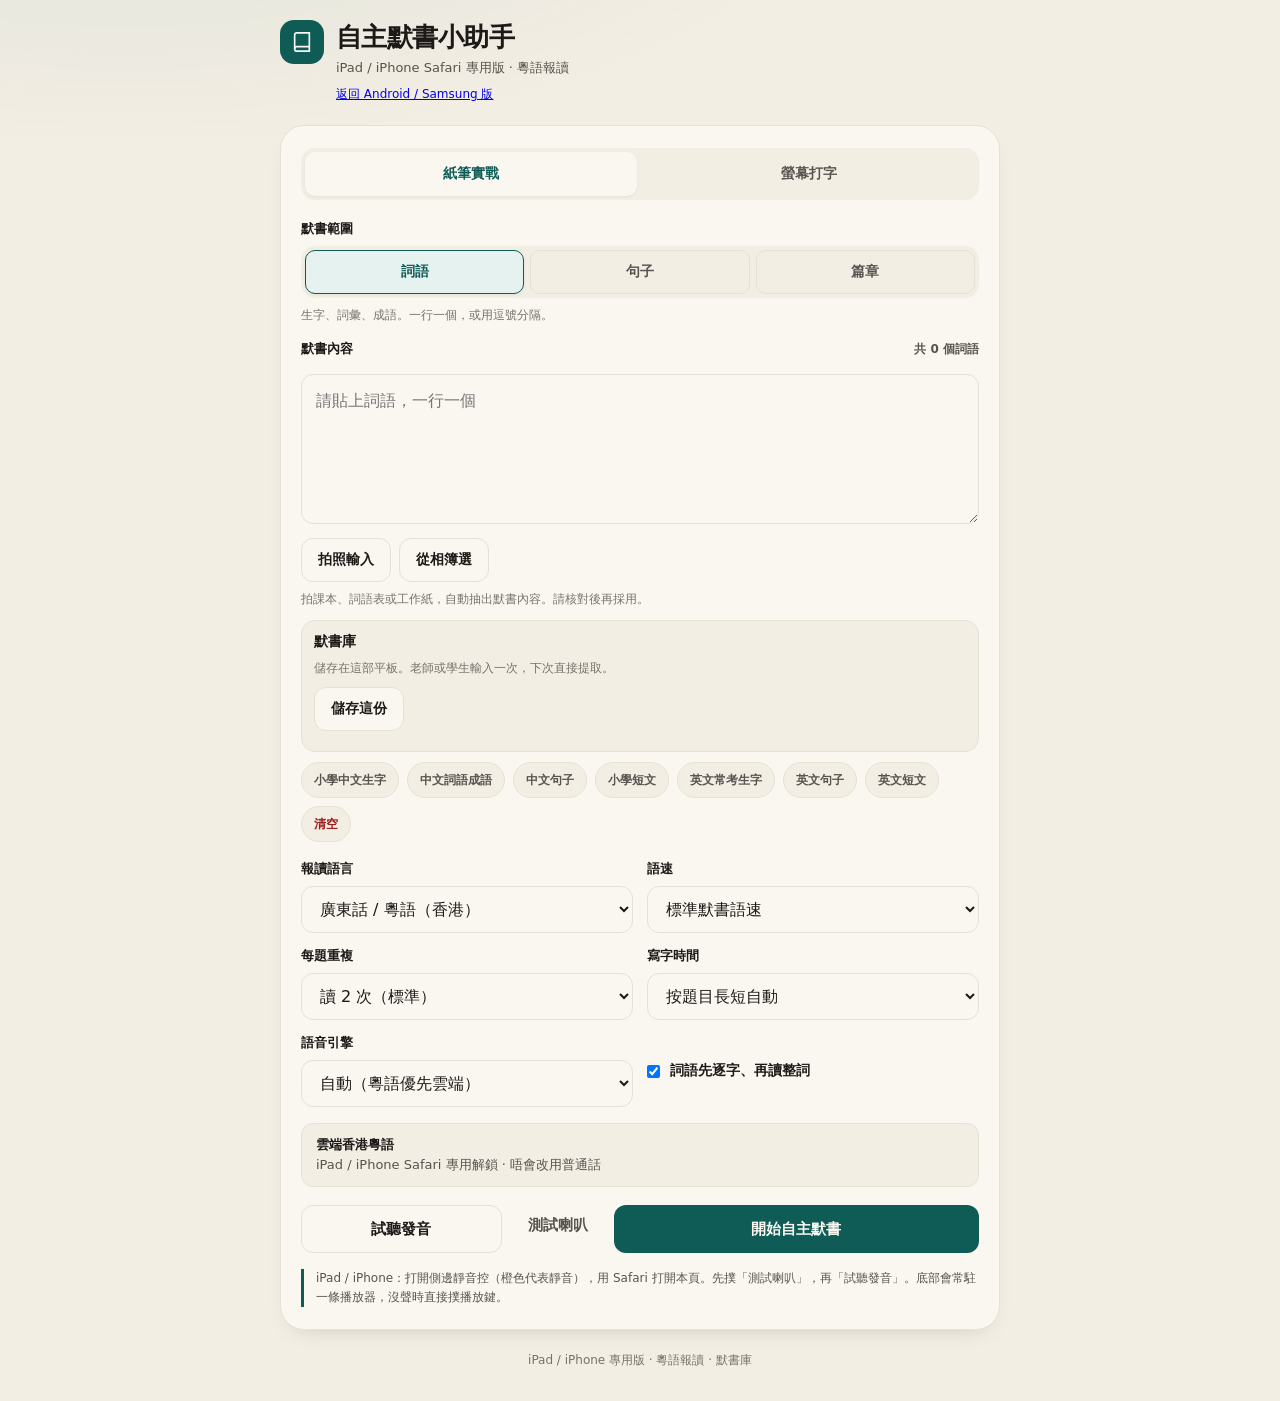
==== ios/index.html @ 0f4d424b "Add iPad/iPhone Safari dictation page at /ios/" ====
<!DOCTYPE html>
<html lang="zh-HK">
<head>
  <meta charset="UTF-8">
  <meta name="viewport" content="width=device-width, initial-scale=1.0">
  <meta name="referrer" content="no-referrer">
  <title>自主默書小助手（iPad / iPhone 版）</title>
  <meta name="apple-mobile-web-app-capable" content="yes">
  <meta name="apple-mobile-web-app-status-bar-style" content="default">
  <meta name="description" content="功課班學生自行聽寫對卷。香港粵語報讀，支援詞語、句子、篇章、拍照輸入與默書庫。">
  <link rel="stylesheet" href="../style.css?v=20260919ios">
</head>
<body>
<audio id="ttsPlayer" referrerpolicy="no-referrer" playsinline webkit-playsinline preload="auto" controls style="position:fixed;left:12px;right:12px;bottom:8px;width:auto;z-index:110;height:36px"></audio>
<div class="wrap">
  <header>
    <div class="logo" aria-hidden="true">
      <svg width="22" height="22" viewBox="0 0 24 24" fill="none" stroke="currentColor" stroke-width="1.8"><path d="M4 19.5A2.5 2.5 0 0 1 6.5 17H20"/><path d="M6.5 2H20v20H6.5A2.5 2.5 0 0 1 4 19.5v-15A2.5 2.5 0 0 1 6.5 2z"/></svg>
    </div>
    <div>
      <h1>自主默書小助手</h1>
      <p class="subtitle">iPad / iPhone Safari 專用版 · 粵語報讀</p>
      <p class="hint"><a href="../">返回 Android / Samsung 版</a></p>
    </div>
  </header>
  <section class="card" id="setupView">
    <div class="seg" role="tablist">
      <button type="button" class="active" id="tabPaper" onclick="switchMode('paper')">紙筆實戰</button>
      <button type="button" id="tabTyping" onclick="switchMode('typing')">螢幕打字</button>
    </div>
    <div style="margin-top:20px">
      <span class="label">默書範圍</span>
      <div class="seg seg-3">
        <button type="button" class="kind-btn active" id="kind-words" onclick="setKind('words')">詞語</button>
        <button type="button" class="kind-btn" id="kind-sentences" onclick="setKind('sentences')">句子</button>
        <button type="button" class="kind-btn" id="kind-passage" onclick="setKind('passage')">篇章</button>
      </div>
      <p class="hint" id="kindHint">生字、詞彙、成語。一行一個，或用逗號分隔。</p>
    </div>
    <div style="margin-top:16px">
      <div class="row">
        <label for="dictText">默書內容</label>
        <span class="muted" id="wordCountTip">共 0 個詞語</span>
      </div>
      <textarea id="dictText" placeholder="請貼上詞語，一行一個" oninput="persistAndCount()"></textarea>
      <div class="photo-row">
        <button type="button" class="btn btn-sec" id="btnCam" onclick="pickPhoto('camera')">拍照輸入</button>
        <button type="button" class="btn btn-sec" id="btnAlbum" onclick="pickPhoto('album')">從相簿選</button>
      </div>
      <p class="hint">拍課本、詞語表或工作紙，自動抽出默書內容。請核對後再採用。</p>
      <input type="file" id="photoCam" accept="image/*" capture="environment" class="hidden" onchange="onPhotoFile(this)">
      <input type="file" id="photoAlbum" accept="image/*" class="hidden" onchange="onPhotoFile(this)">
      <div id="photoPanel" class="photo-panel hidden">
        <div class="photo-head">
          <img id="photoThumb" alt="相片預覽">
          <p class="hint" id="photoStatus"></p>
        </div>
        <textarea id="ocrText" class="hidden"></textarea>
        <div id="photoActions" class="photo-row hidden">
          <button type="button" class="btn btn-main" onclick="applyOcr('replace')">採用（取代）</button>
          <button type="button" class="btn btn-sec" onclick="applyOcr('append')">加到現有內容</button>
          <button type="button" class="btn btn-ghost" onclick="cancelOcr()">取消</button>
        </div>
        <button type="button" class="btn btn-ghost hidden" id="photoClose" onclick="cancelOcr()">關閉</button>
      </div>
      <div class="library" id="libraryBox">
        <p class="library-title">默書庫</p>
        <p class="hint">儲存在這部平板。老師或學生輸入一次，下次直接提取。</p>
        <div class="photo-row">
          <button type="button" class="btn btn-sec" id="btnSavePaper" onclick="openSaveForm()">儲存這份</button>
          <button type="button" class="btn btn-main hidden" id="btnUpdatePaper" onclick="updateActivePaper()">更新這份</button>
        </div>
        <div id="saveForm" class="hidden" style="margin-top:10px">
          <label for="libName">清單名稱</label>
          <input type="text" id="libName" placeholder="例如：三年級 單元二" autocomplete="off" onkeydown="if(event.key==='Enter'){event.preventDefault();confirmSavePaper();}">
          <div class="photo-row">
            <button type="button" class="btn btn-main" onclick="confirmSavePaper()">確認儲存</button>
            <button type="button" class="btn btn-ghost" onclick="closeSaveForm()">取消</button>
          </div>
        </div>
        <p class="hint" id="libStatus"></p>
        <input type="text" id="libSearch" class="hidden" placeholder="搜尋清單名稱" autocomplete="off" oninput="renderLibrary()" style="margin-top:8px">
        <div id="libList"></div>
      </div>
      <div class="chips">
        <button class="chip" onclick="loadPreset('cn-words')">小學中文生字</button>
        <button class="chip" onclick="loadPreset('cn-idioms')">中文詞語成語</button>
        <button class="chip" onclick="loadPreset('cn-sentences')">中文句子</button>
        <button class="chip" onclick="loadPreset('cn-passage')">小學短文</button>
        <button class="chip" onclick="loadPreset('en-words')">英文常考生字</button>
        <button class="chip" onclick="loadPreset('en-sentences')">英文句子</button>
        <button class="chip" onclick="loadPreset('en-passage')">英文短文</button>
        <button class="chip danger" onclick="clearText()">清空</button>
      </div>
    </div>
    <div class="grid">
      <div>
        <label for="langSelect">報讀語言</label>
        <select id="langSelect" onchange="persistAndCount(); refreshEngine()">
          <option value="cantonese" selected>廣東話 / 粵語（香港）</option>
          <option value="mandarin">普通話 / 國語</option>
          <option value="english_uk">英國英語</option>
          <option value="english_us">美國英語</option>
        </select>
      </div>
      <div>
        <label for="speedSelect">語速</label>
        <select id="speedSelect">
          <option value="0.7">稍慢（初小／生字）</option>
          <option value="0.85" selected>標準默書語速</option>
          <option value="1">正常說話速度</option>
        </select>
      </div>
      <div>
        <label for="repeatSelect">每題重複</label>
        <select id="repeatSelect">
          <option value="1">讀 1 次</option>
          <option value="2" selected>讀 2 次（標準）</option>
          <option value="3">讀 3 次</option>
        </select>
      </div>
      <div id="intervalGroup">
        <label for="intervalSelect">寫字時間</label>
        <select id="intervalSelect">
          <option value="auto" selected>按題目長短自動</option>
          <option value="5">5 秒</option>
          <option value="8">8 秒</option>
          <option value="12">12 秒</option>
          <option value="16">16 秒</option>
          <option value="20">20 秒</option>
          <option value="28">28 秒</option>
          <option value="40">40 秒</option>
        </select>
      </div>
      <div>
        <label for="engineSelect">語音引擎</label>
        <select id="engineSelect" onchange="refreshEngine()">
          <option value="auto" selected>自動（粵語優先雲端）</option>
          <option value="cloud">強制雲端香港粵語</option>
          <option value="system">本機語音</option>
        </select>
      </div>
      <div id="charHintWrap">
        <label class="checkline" style="margin-top:28px">
          <input type="checkbox" id="charHint" checked>
          詞語先逐字、再讀整詞
        </label>
      </div>
    </div>
    <div class="engine" id="engineBox">
      <strong id="engineLabel">雲端香港粵語</strong>
      <span id="engineDetail">iPad / iPhone Safari 專用解鎖 · 唔會改用普通話</span>
    </div>
    <p class="hint" id="testStatus"></p>
    <div class="actions">
      <button class="btn btn-sec" onclick="testVoice()">試聽發音</button>
      <button class="btn btn-ghost" onclick="testBeep()">測試喇叭</button>
      <button class="btn btn-main" onclick="startDictation()">開始自主默書</button>
    </div>
    <p class="tip" id="modeNotice">iPad / iPhone：打開側邊靜音控（橙色代表靜音），用 Safari 打開本頁。先撲「測試喇叭」，再「試聽發音」。底部會常駐一條播放器，沒聲時直接撲播放鍵。</p>
  </section>
  <section class="card hidden" id="runnerView">
    <div class="topbar">
      <button class="btn btn-ghost" onclick="quitRunner()">結束並返回</button>
      <span class="muted" id="progressText">1 / 10</span>
    </div>
    <div class="progress"><div id="progressFill"></div></div>
    <div class="stage">
      <span class="badge pulse" id="statusBadge">正在報讀</span>
      <div class="q-label" id="qNumberDisplay">第 1 題</div>
      <p class="hint" id="preludeNote"></p>
      <div id="paperCountdownArea">
        <div class="count"><span id="countdownSecs">—</span></div>
        <p class="hint">秒寫字時間 · 請在紙上寫下答案</p>
      </div>
      <div id="typingArea" class="hidden">
        <input type="text" id="typeAnswerInput" class="typing" placeholder="在此輸入答案" autocomplete="off" autocapitalize="off" spellcheck="false" onkeydown="if(event.key==='Enter')checkTypingAnswer()">
        <p id="typingFeedback" class="hint" style="min-height:20px;font-weight:700"></p>
        <button class="btn btn-main" style="max-width:220px;margin:8px auto 0" onclick="checkTypingAnswer()">確定</button>
      </div>
    </div>
    <div class="controls">
      <button class="btn btn-sec" onclick="manualReplay()">重聽本題</button>
      <button class="btn btn-sec" id="pauseBtn" onclick="togglePause()">暫停</button>
      <button class="btn btn-sec" onclick="skipToNext()">下一題</button>
    </div>
    <p style="text-align:center;margin-top:14px">
      <button class="btn btn-ghost" style="color:var(--seal)" onclick="finishDictationEarly()">提前結束，直接看答案</button>
    </p>
  </section>
  <section class="card hidden" id="reviewView">
    <h2 class="review-title">默書完成，請拿出紅筆對卷</h2>
    <p class="hint">對照答案，圈出寫錯的字，並標記對錯以便重溫。</p>
    <div class="list" id="reviewList"></div>
    <div class="actions">
      <button class="btn btn-seal" id="retryWrongBtn" onclick="retryWrongQuestions()">重溫錯題（<span id="wrongCountSpan">0</span>）</button>
      <button class="btn btn-sec" onclick="restartAll()">整份再默一次</button>
      <button class="btn btn-sec" onclick="backToHome()">返回主選單</button>
    </div>
  </section>
  <footer>iPad / iPhone 專用版 · 粵語報讀 · 默書庫</footer>
</div>
<script src="app-tts.js?v=20260919ios"></script>
<script src="app.js?v=20260919ios"></script>
</body>
</html>
---- style.css ----
:root {
  --paper: #f3eee4;
  --paper-raised: #faf7f1;
  --ink: #1c1917;
  --ink-muted: #57534e;
  --ink-subtle: #78716c;
  --rule: #e7e0d4;
  --teal: #0f5c56;
  --teal-hover: #0c4a45;
  --teal-soft: #e6f2f0;
  --seal: #9b1c1c;
  --seal-soft: #fde8e8;
  --ok: #166534;
  --ok-soft: #e7f3ea;
  --radius: 16px;
  --font: "Noto Sans TC", "PingFang HK", "Microsoft JhengHei", system-ui, sans-serif;
  --serif: "Noto Serif TC", "Songti TC", "PMingLiU", serif;
}
* { box-sizing: border-box; margin: 0; padding: 0; }
html, body { background: var(--paper); color: var(--ink); font-family: var(--font); min-height: 100dvh; }
body {
  background: radial-gradient(1200px 480px at 10% -10%, color-mix(in oklab, var(--teal) 8%, transparent), transparent 60%), var(--paper);
  padding: 20px 14px 32px;
}
button, [role="button"] { cursor: pointer; }
button:disabled { cursor: not-allowed; opacity: .5; }
.wrap { width: 100%; max-width: 720px; margin: 0 auto; }
header { display: flex; gap: 12px; align-items: flex-start; margin-bottom: 22px; }
.logo {
  width: 44px; height: 44px; border-radius: 14px; background: var(--teal); color: var(--paper-raised);
  display: flex; align-items: center; justify-content: center; flex-shrink: 0;
}
h1 { font-family: var(--serif); font-size: 26px; font-weight: 700; letter-spacing: -0.02em; }
.subtitle { font-size: 13px; color: var(--ink-muted); margin-top: 4px; }
.card {
  background: var(--paper-raised); border: 1px solid var(--rule); border-radius: 24px;
  padding: 22px 20px; box-shadow: 0 10px 24px -16px rgba(28,25,23,.25);
}
.seg { display: grid; grid-template-columns: 1fr 1fr; gap: 6px; background: var(--paper); padding: 4px; border-radius: 14px; }
.seg-3 { grid-template-columns: 1fr 1fr 1fr; }
.seg button {
  height: 44px; border: 0; background: transparent; color: var(--ink-muted); font-weight: 700; font-size: 14px;
  border-radius: 10px; font-family: inherit;
}
.seg button.active { background: var(--paper-raised); color: var(--teal); box-shadow: 0 1px 3px rgba(0,0,0,.06); }
.kind-btn { border: 1px solid var(--rule) !important; background: var(--paper) !important; color: var(--ink-muted) !important; }
.kind-btn.active { background: var(--teal-soft) !important; color: var(--teal) !important; border-color: var(--teal) !important; }
label, .label { display: block; font-size: 13px; font-weight: 700; margin-bottom: 8px; }
.hint { font-size: 12px; color: var(--ink-subtle); margin-top: 8px; line-height: 1.5; }
textarea, select, input[type="text"] {
  width: 100%; border: 1px solid var(--rule); border-radius: 12px; padding: 12px 14px;
  font-size: 16px; background: var(--paper-raised); color: var(--ink); outline: none; font-family: inherit;
}
textarea { min-height: 150px; resize: vertical; line-height: 1.7; font-family: var(--serif); }
textarea:focus, select:focus, input:focus { border-color: var(--teal); box-shadow: 0 0 0 3px color-mix(in oklab, var(--teal) 20%, transparent); }
.row { display: flex; justify-content: space-between; align-items: baseline; gap: 8px; margin-bottom: 8px; }
.muted { font-size: 12px; color: var(--ink-muted); font-weight: 600; }
.chips { display: flex; flex-wrap: wrap; gap: 8px; margin-top: 10px; }
.chip {
  height: 36px; padding: 0 12px; border-radius: 999px; border: 1px solid var(--rule); background: var(--paper);
  font-size: 12px; font-weight: 700; color: var(--ink-muted); font-family: inherit;
}
.chip:hover { border-color: var(--teal); color: var(--teal); }
.chip.danger { color: var(--seal); }
.grid { display: grid; grid-template-columns: 1fr 1fr; gap: 14px; margin-top: 18px; }
@media (max-width: 580px) { .grid { grid-template-columns: 1fr; } h1 { font-size: 22px; } }
.engine {
  margin-top: 16px; border: 1px solid var(--rule); background: var(--paper); border-radius: 12px; padding: 12px 14px; font-size: 13px; color: var(--ink-muted);
}
.engine.warn { border-color: color-mix(in oklab, var(--seal) 35%, var(--rule)); background: var(--seal-soft); color: var(--seal); }
.engine strong { color: var(--ink); display: block; margin-bottom: 2px; }
.actions { display: flex; gap: 10px; margin-top: 18px; flex-wrap: wrap; }
.btn {
  height: 48px; border: 0; border-radius: 12px; font-size: 15px; font-weight: 700; font-family: inherit;
  display: inline-flex; align-items: center; justify-content: center; gap: 8px; padding: 0 16px;
}
.btn-main { background: var(--teal); color: var(--paper-raised); flex: 2; min-width: 180px; }
.btn-main:hover { background: var(--teal-hover); }
.btn-sec { background: var(--paper-raised); color: var(--ink); border: 1px solid var(--rule); flex: 1; }
.btn-ghost { background: transparent; color: var(--ink-muted); border: 0; height: 40px; }
.btn-seal { background: var(--seal); color: #fff; }
.tip { margin-top: 16px; border-left: 3px solid var(--teal); padding-left: 12px; font-size: 12px; color: var(--ink-muted); line-height: 1.6; }
.hidden { display: none !important; }
.photo-row { display: flex; flex-wrap: wrap; gap: 8px; margin-top: 10px; }
.photo-row .btn { height: 44px; flex: 0 1 auto; font-size: 14px; }
.photo-panel { margin-top: 10px; border: 1px solid var(--rule); background: var(--paper); border-radius: 14px; padding: 12px; }
.photo-panel img { width: 80px; height: 80px; object-fit: cover; border-radius: 10px; }
.photo-head { display: flex; gap: 12px; align-items: flex-start; }
#ocrText { min-height: 110px; margin-top: 10px; font-family: var(--serif); }
.library { margin-top: 12px; border: 1px solid var(--rule); background: var(--paper); border-radius: 14px; padding: 12px; }
.library-title { font-size: 14px; font-weight: 700; }
.lib-item {
  margin-top: 8px; padding: 12px; border: 1px solid var(--rule); background: var(--paper-raised);
  border-radius: 12px; display: flex; justify-content: space-between; gap: 10px; align-items: center; flex-wrap: wrap;
}
.lib-item.active { border-color: var(--teal); background: var(--teal-soft); }
.lib-name { font-family: var(--serif); font-size: 16px; font-weight: 700; }
.lib-meta { font-size: 12px; color: var(--ink-subtle); margin-top: 2px; }
.lib-actions { display: flex; flex-wrap: wrap; gap: 6px; }
.lib-actions .btn { height: 40px; font-size: 13px; flex: 0 0 auto; min-width: 72px; padding: 0 12px; }
#libStatus { color: var(--teal); font-size: 13px; margin-top: 8px; }
#libName { margin-top: 8px; }
.topbar { display: flex; justify-content: space-between; align-items: center; }
.progress { height: 8px; background: var(--paper); border-radius: 999px; overflow: hidden; margin: 14px 0 18px; }
.progress > div { height: 100%; background: var(--teal); width: 0; transition: width .25s cubic-bezier(.22,1,.36,1); }
.stage {
  border: 1px dashed color-mix(in oklab, var(--teal) 35%, var(--rule)); background: var(--teal-soft);
  border-radius: 20px; padding: 36px 16px; text-align: center;
}
.badge { display: inline-block; padding: 6px 12px; border-radius: 999px; font-size: 12px; font-weight: 700; background: var(--paper-raised); color: var(--teal); }
.badge.wait { color: var(--ink-muted); }
.badge.pause { color: var(--seal); background: var(--seal-soft); }
.q-label { font-family: var(--serif); font-size: 34px; font-weight: 700; margin: 16px 0 8px; }
.count { font-family: var(--serif); font-size: 32px; font-weight: 700; margin-top: 12px; }
.controls { display: flex; flex-wrap: wrap; gap: 8px; justify-content: center; margin-top: 18px; }
.review-title { font-family: var(--serif); font-size: 24px; color: var(--ok); }
.list { margin: 16px 0; max-height: 480px; overflow: auto; display: flex; flex-direction: column; gap: 8px; }
.item { display: flex; justify-content: space-between; gap: 10px; align-items: center; padding: 12px 14px; border: 1px solid var(--rule); background: var(--paper); border-radius: 14px; flex-wrap: wrap; }
.item.wrong { background: var(--seal-soft); border-color: color-mix(in oklab, var(--seal) 40%, var(--rule)); }
.item.right { background: var(--ok-soft); border-color: color-mix(in oklab, var(--ok) 30%, var(--rule)); }
.item-text { font-family: var(--serif); font-size: 18px; font-weight: 700; }
.item-idx { font-size: 12px; border: 1px solid var(--rule); background: var(--paper-raised); padding: 2px 8px; border-radius: 6px; color: var(--ink-muted); margin-right: 8px; }
.judge { display: flex; gap: 6px; }
.judge button { height: 40px; padding: 0 12px; border-radius: 10px; border: 1px solid var(--rule); background: var(--paper-raised); font-weight: 700; font-size: 13px; font-family: inherit; }
.judge button.sel-ok { background: var(--ok); color: #fff; border-color: var(--ok); }
.judge button.sel-no { background: var(--seal); color: #fff; border-color: var(--seal); }
.play-mini { width: 44px; height: 44px; border: 0; background: transparent; color: var(--teal); border-radius: 10px; }
footer { text-align: center; font-size: 12px; color: var(--ink-subtle); margin-top: 22px; }
.checkline { display: flex; align-items: center; gap: 10px; margin-top: 8px; font-size: 14px; }
input.typing { font-family: var(--serif); font-size: 22px; text-align: center; max-width: 360px; margin: 14px auto 8px; display: block; height: 52px; }
@keyframes pulse { 50% { opacity: .65; } }
.pulse { animation: pulse 1.4s ease-in-out infinite; }
@media (prefers-reduced-motion: reduce) { .pulse { animation: none; } * { transition: none !important; } }
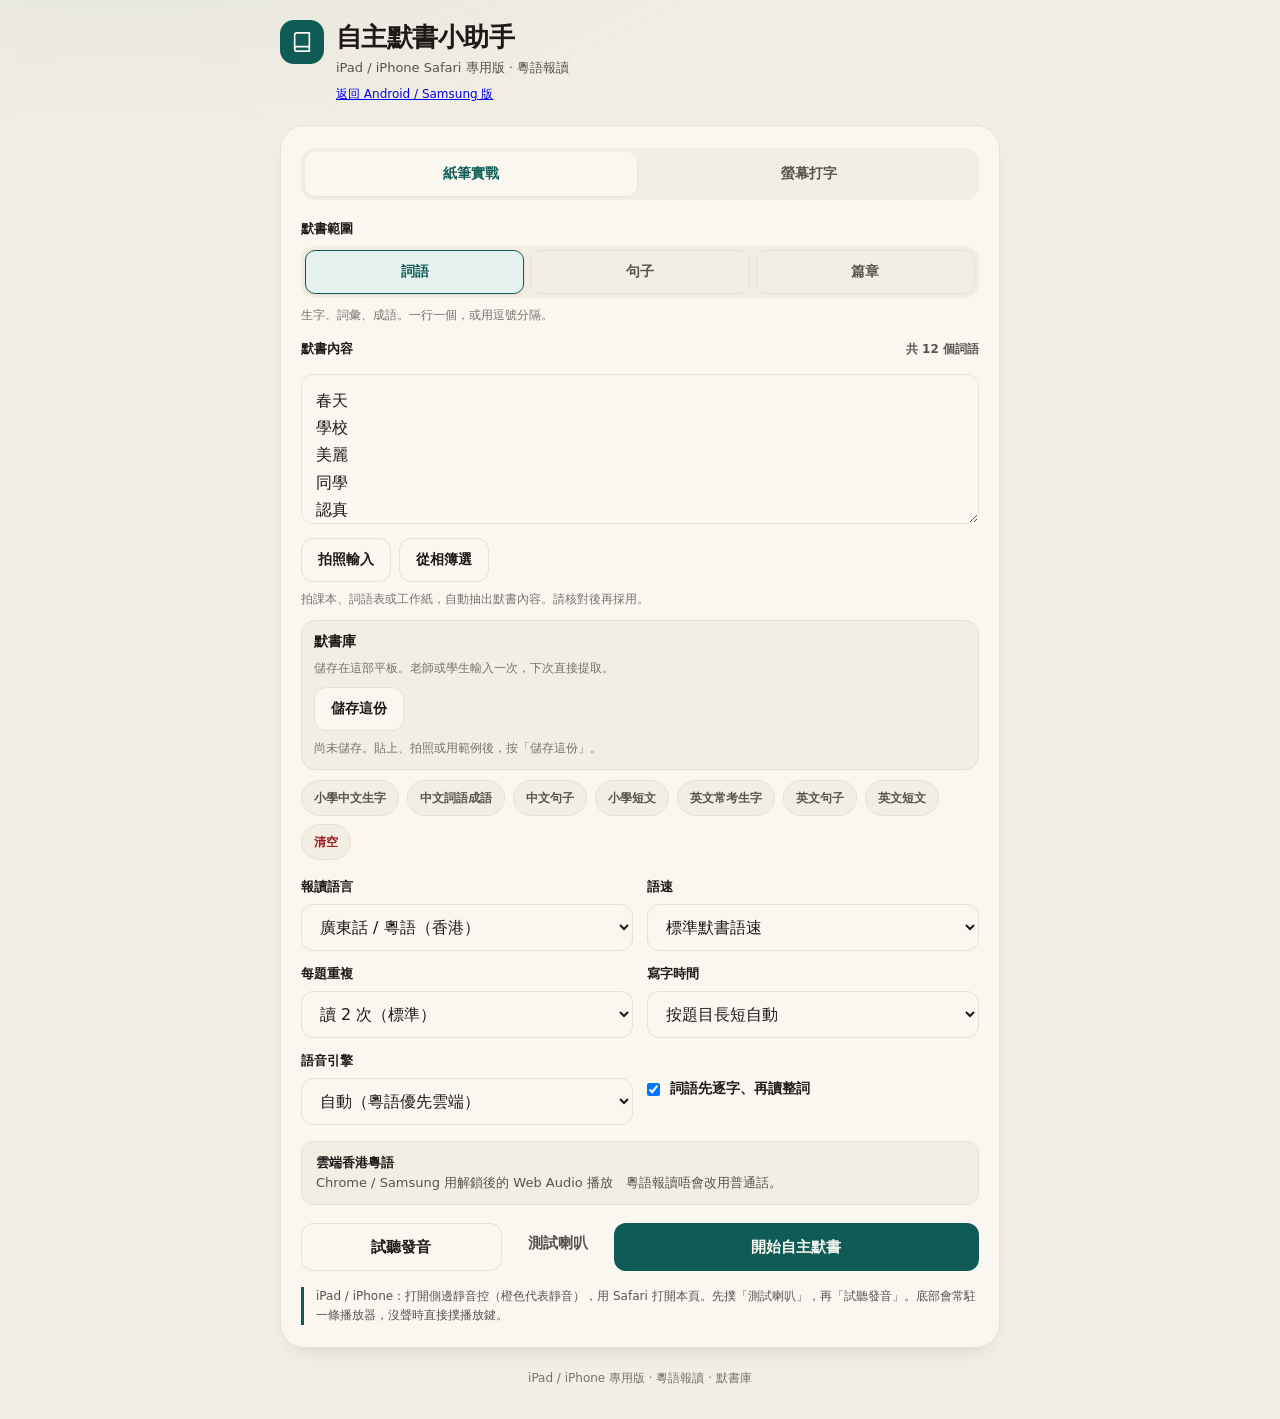
==== commit 5fca1d17: "Point iOS page at shared app scripts plus Safari audio overlay" ====
--- a/ios/index.html
+++ b/ios/index.html
@@ -200,7 +200,8 @@
   </section>
   <footer>iPad / iPhone 專用版 · 粵語報讀 · 默書庫</footer>
 </div>
-<script src="app-tts.js?v=20260919ios"></script>
-<script src="app.js?v=20260919ios"></script>
+<script src="../app-tts.js?v=20260919ios"></script>
+<script src="../app.js?v=20260919ios"></script>
+<script src="ios-audio.js?v=20260919ios"></script>
 </body>
 </html>
